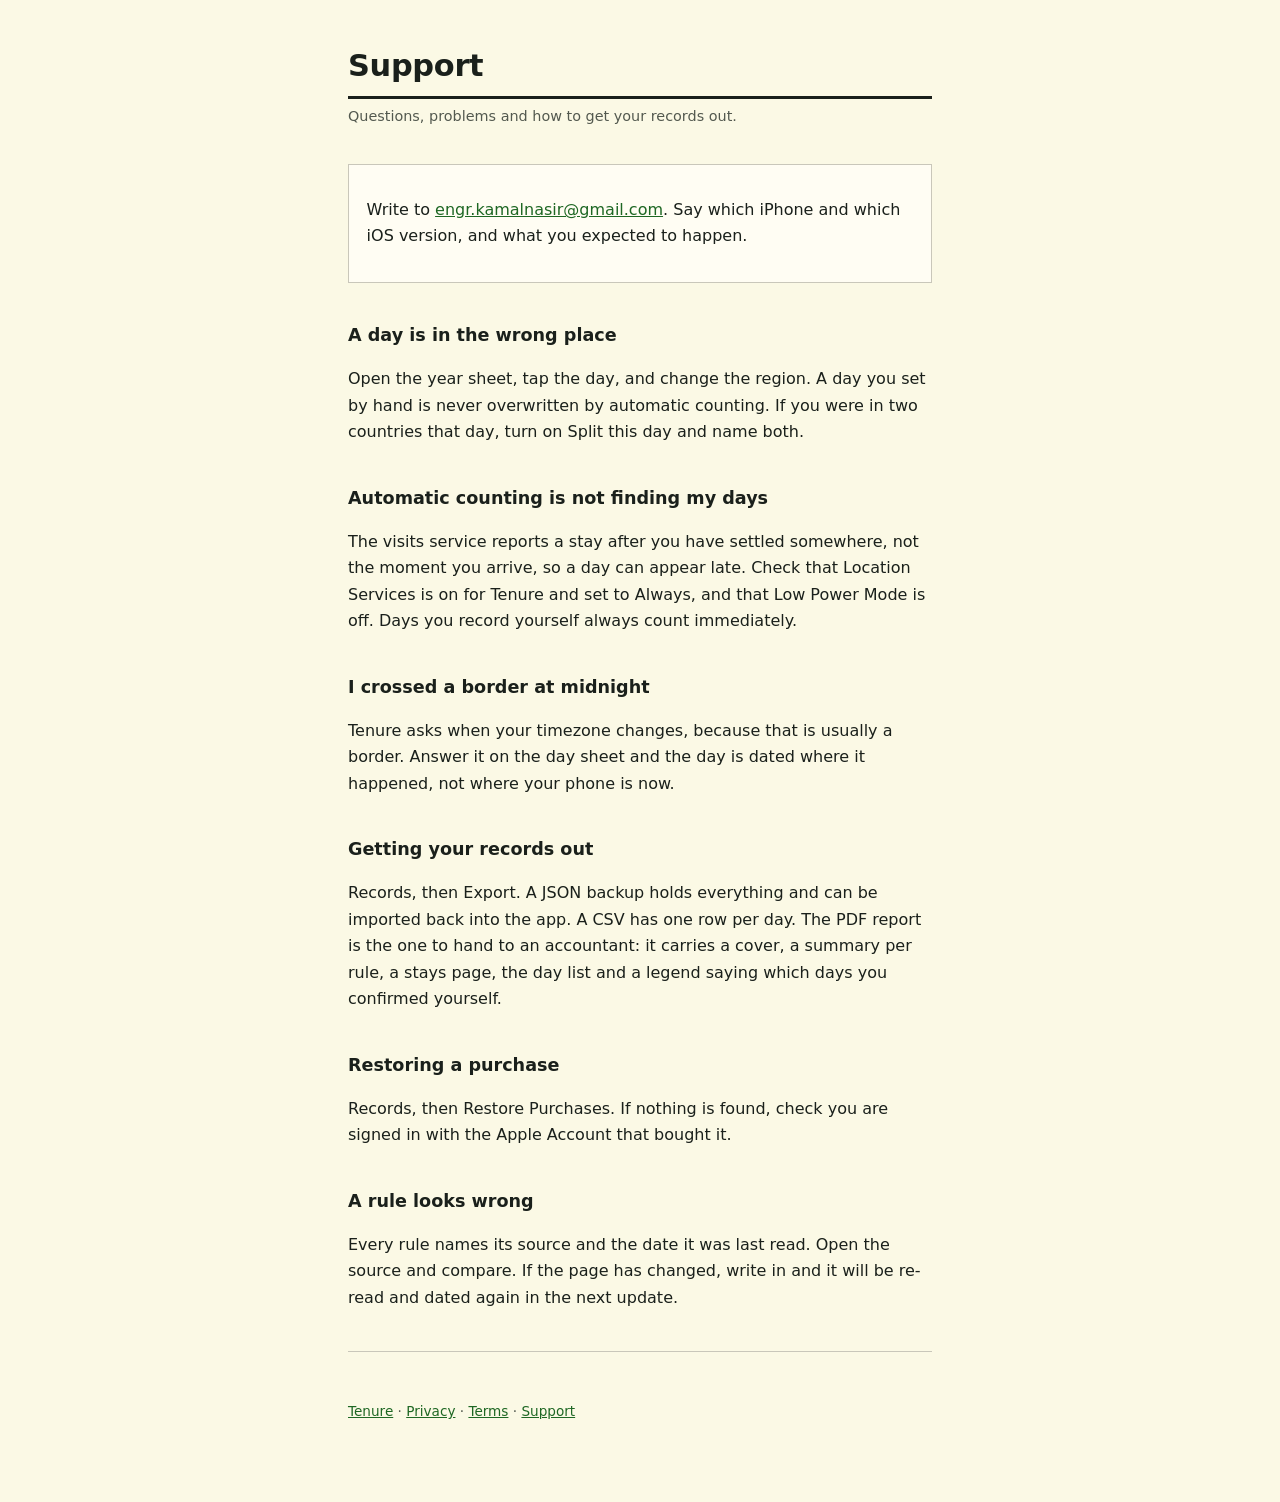
==== support.html @ e0ac886d "Privacy, terms and support pages for Tenure Tenure collects nothing and makes no network requests at" ====
<!doctype html>
<html lang="en"><head>
<meta charset="utf-8">
<meta name="viewport" content="width=device-width,initial-scale=1">
<title>Support | Tenure</title>
<link rel="stylesheet" href="_style.css">
</head><body><main>
<h1>Support</h1>
<p class="meta">Questions, problems and how to get your records out.</p>

<div class="note">
<p>Write to <a href="mailto:engr.kamalnasir@gmail.com">engr.kamalnasir@gmail.com</a>.
Say which iPhone and which iOS version, and what you expected to happen.</p>
</div>

<h2>A day is in the wrong place</h2>
<p>Open the year sheet, tap the day, and change the region. A day you set by hand is never
overwritten by automatic counting. If you were in two countries that day, turn on Split
this day and name both.</p>

<h2>Automatic counting is not finding my days</h2>
<p>The visits service reports a stay after you have settled somewhere, not the moment you
arrive, so a day can appear late. Check that Location Services is on for Tenure and set to
Always, and that Low Power Mode is off. Days you record yourself always count immediately.</p>

<h2>I crossed a border at midnight</h2>
<p>Tenure asks when your timezone changes, because that is usually a border. Answer it on
the day sheet and the day is dated where it happened, not where your phone is now.</p>

<h2>Getting your records out</h2>
<p>Records, then Export. A JSON backup holds everything and can be imported back into the
app. A CSV has one row per day. The PDF report is the one to hand to an accountant: it
carries a cover, a summary per rule, a stays page, the day list and a legend saying which
days you confirmed yourself.</p>

<h2>Restoring a purchase</h2>
<p>Records, then Restore Purchases. If nothing is found, check you are signed in with the
Apple Account that bought it.</p>

<h2>A rule looks wrong</h2>
<p>Every rule names its source and the date it was last read. Open the source and compare.
If the page has changed, write in and it will be re-read and dated again in the next
update.</p>
<hr><footer><a href="index.html">Tenure</a> &middot; <a href="privacy.html">Privacy</a> &middot; <a href="terms.html">Terms</a> &middot; <a href="support.html">Support</a></footer></main></body></html>
---- _style.css ----
/* Tenure's own palette, the same numbers the app draws with:
   paper #FBF9E5, ink #1A201B, accent #1E6723, and their dark pairs. */
:root { --ink:#1A201B; --soft:#53594F; --rule:#C9C7BA; --ground:#FBF9E5;
        --surface:#FFFDF3; --accent:#1E6723; }
@media (prefers-color-scheme: dark) {
  :root { --ink:#E9EBE4; --soft:#A8AFA5; --rule:#2E3630; --ground:#0F1512;
          --surface:#151C17; --accent:#7EC883; }
}
* { box-sizing: border-box; }
body { margin:0; background:var(--ground); color:var(--ink);
       font:16px/1.65 -apple-system,BlinkMacSystemFont,"Segoe UI",system-ui,sans-serif; }
main { max-width:39rem; margin:0 auto; padding:3rem 1.25rem 5rem; }
h1 { font-size:1.9rem; line-height:1.2; margin:0 0 .4rem; letter-spacing:-.01em; }
h1::after { content:""; display:block; height:3px; background:var(--ink); margin-top:.7rem; }
h2 { font-size:1.1rem; margin:2.4rem 0 .6rem; }
.meta { color:var(--soft); font-size:.9rem; margin:0 0 2.2rem; }
a { color:var(--accent); }
hr { border:0; border-top:1px solid var(--rule); margin:2.5rem 0; }
ul { padding-left:1.15rem; } li { margin:.35rem 0; }
.note { background:var(--surface); border:1px solid var(--rule); padding:1rem 1.1rem; }
code { font-size:.9em; }
footer { color:var(--soft); font-size:.85rem; margin-top:3rem; }
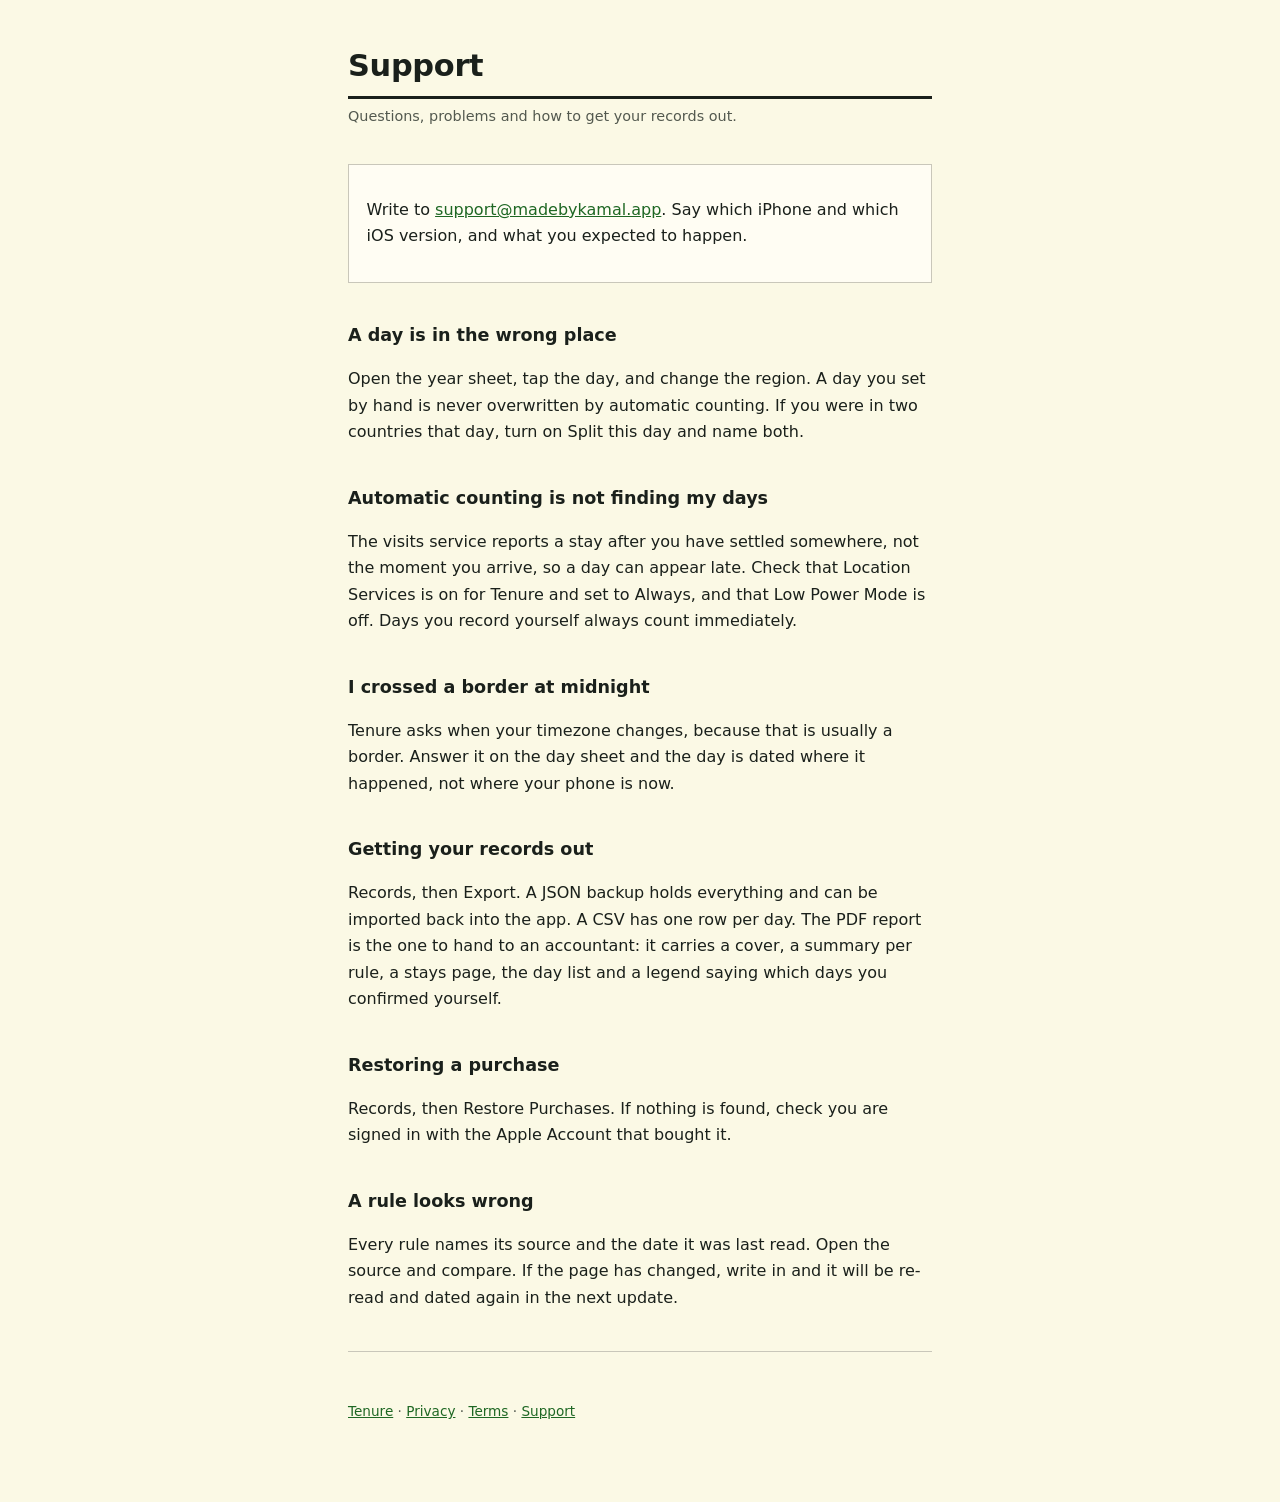
==== commit 71b3d216: "Support email is now support@madebykamal.app" ====
--- a/support.html
+++ b/support.html
@@ -9,7 +9,7 @@
 <p class="meta">Questions, problems and how to get your records out.</p>
 
 <div class="note">
-<p>Write to <a href="mailto:engr.kamalnasir@gmail.com">engr.kamalnasir@gmail.com</a>.
+<p>Write to <a href="mailto:support@madebykamal.app">support@madebykamal.app</a>.
 Say which iPhone and which iOS version, and what you expected to happen.</p>
 </div>
 
